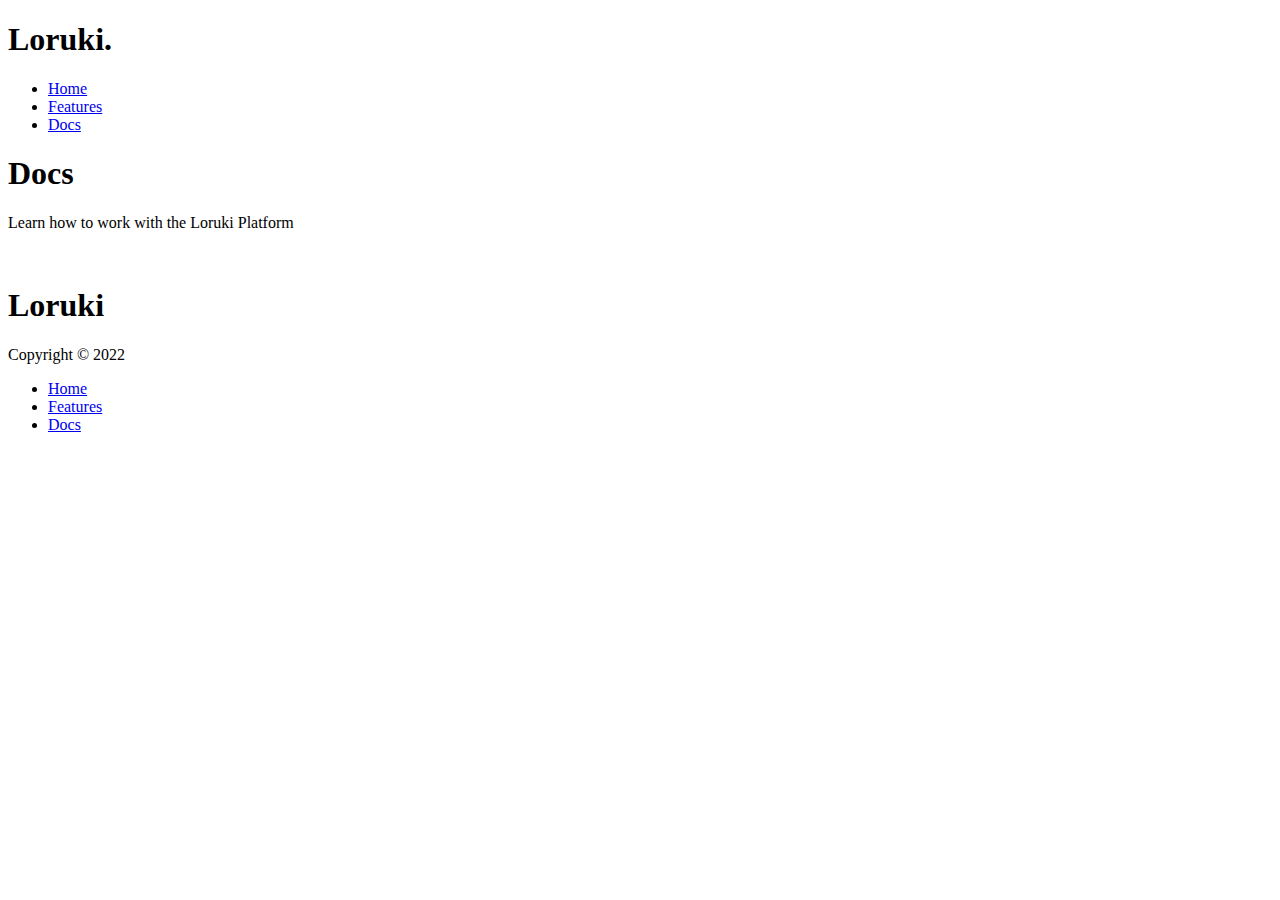
==== docs.html @ 546ffe6f "Add files via upload" ====
<!DOCTYPE html>
<html lang="en">

<head>
 <meta charset="UTF-8">
 <meta http-equiv="X-UA-Compatible" content="IE=edge">
 <meta name="viewport" content="width=device-width, initial-scale=1.0">
 <link rel="stylesheet" href="https://cdnjs.cloudflare.com/ajax/libs/font-awesome/6.2.0/css/all.min.css"
  integrity="sha512-xh6O/CkQoPOWDdYTDqeRdPCVd1SpvCA9XXcUnZS2FmJNp1coAFzvtCN9BmamE+4aHK8yyUHUSCcJHgXloTyT2A=="
  crossorigin="anonymous" referrerpolicy="no-referrer" />
 <link rel="stylesheet" href="css/utilities.css">
 <link rel="stylesheet" href="css/style.css">
 <title>Loruki | Web Hosting for Everyone</title>
</head>

<body>
 <div class="navbar">
  <div class="container flex">
   <h1 class="logo">Loruki.</h1>
   <nav>
    <ul>
     <li><a href="index.html">Home</a></li>
     <li><a href="features.html">Features</a></li>
     <li><a href="Docs.html">Docs</a></li>
    </ul>
   </nav>
  </div>
 </div>

 <!-- Heads -->
 <section class="docs-head bg-primary py-5">
  <div class="container grid">
   <div>
    <h1 class="xl">
     Docs
    </h1>
    <p class="lead">
     Learn how to work with the Loruki Platform
    </p>
   </div>

   <img src="./Images/docs.png" alt="">

  </div>
 </section>

 <!-- Docs Main -->
 <section class="docs-main my-4">
  
 </section>

 <!-- Footer -->

 <footer class="footer bg-dark py-5">
  <div class="container grid grid-3">
   <div>
    <h1>Loruki</h1>
    <p>Copyright &copy; 2022</p>
   </div>
   <nav>
    <ul>
     <li><a href="index.html">Home</a></li>
     <li><a href="features.html">Features</a></li>
     <li><a href="Docs.html">Docs</a></li>
    </ul>
   </nav>
   <div class="social">
    <a href="#"><i class="fab fa-github fa-2x"></i></a>
    <a href="#"><i class="fab fa-facebook fa-2x"></i></a>
    <a href="#"><i class="fab fa-instagram fa-2x"></i></a>
    <a href="#"><i class="fab fa-twitter fa-2x"></i></a>
   </div>

  </div>
 </footer>
</body>

</html>
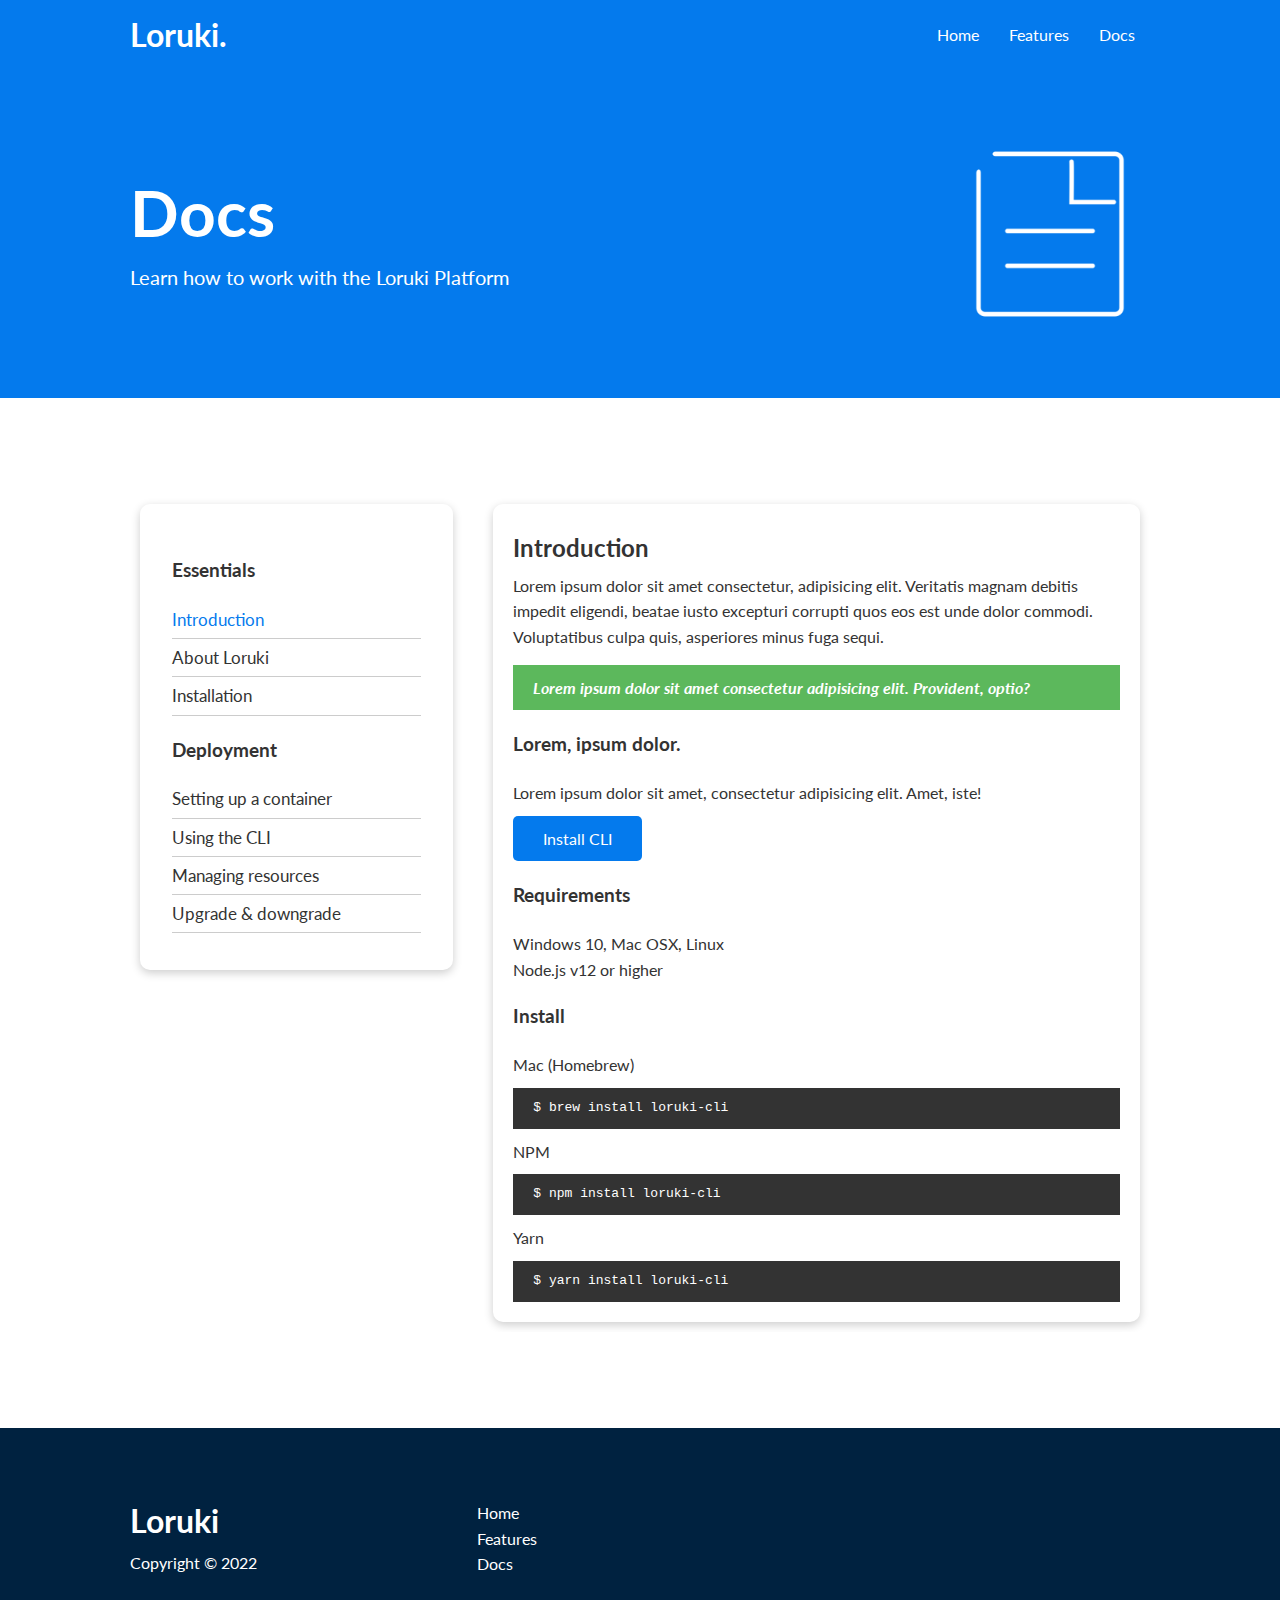
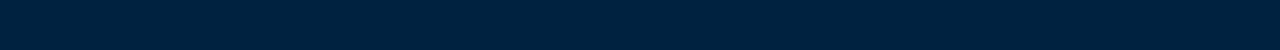
==== commit 8dc23622: "modifications" ====
--- a/docs.html
+++ b/docs.html
@@ -1,78 +1,121 @@
-<!DOCTYPE html>
-<html lang="en">
-
-<head>
- <meta charset="UTF-8">
- <meta http-equiv="X-UA-Compatible" content="IE=edge">
- <meta name="viewport" content="width=device-width, initial-scale=1.0">
- <link rel="stylesheet" href="https://cdnjs.cloudflare.com/ajax/libs/font-awesome/6.2.0/css/all.min.css"
-  integrity="sha512-xh6O/CkQoPOWDdYTDqeRdPCVd1SpvCA9XXcUnZS2FmJNp1coAFzvtCN9BmamE+4aHK8yyUHUSCcJHgXloTyT2A=="
-  crossorigin="anonymous" referrerpolicy="no-referrer" />
- <link rel="stylesheet" href="css/utilities.css">
- <link rel="stylesheet" href="css/style.css">
- <title>Loruki | Web Hosting for Everyone</title>
-</head>
-
-<body>
- <div class="navbar">
-  <div class="container flex">
-   <h1 class="logo">Loruki.</h1>
-   <nav>
-    <ul>
-     <li><a href="index.html">Home</a></li>
-     <li><a href="features.html">Features</a></li>
-     <li><a href="Docs.html">Docs</a></li>
-    </ul>
-   </nav>
-  </div>
- </div>
-
- <!-- Heads -->
- <section class="docs-head bg-primary py-5">
-  <div class="container grid">
-   <div>
-    <h1 class="xl">
-     Docs
-    </h1>
-    <p class="lead">
-     Learn how to work with the Loruki Platform
-    </p>
-   </div>
-
-   <img src="./Images/docs.png" alt="">
-
-  </div>
- </section>
-
- <!-- Docs Main -->
- <section class="docs-main my-4">
-  
- </section>
-
- <!-- Footer -->
-
- <footer class="footer bg-dark py-5">
-  <div class="container grid grid-3">
-   <div>
-    <h1>Loruki</h1>
-    <p>Copyright &copy; 2022</p>
-   </div>
-   <nav>
-    <ul>
-     <li><a href="index.html">Home</a></li>
-     <li><a href="features.html">Features</a></li>
-     <li><a href="Docs.html">Docs</a></li>
-    </ul>
-   </nav>
-   <div class="social">
-    <a href="#"><i class="fab fa-github fa-2x"></i></a>
-    <a href="#"><i class="fab fa-facebook fa-2x"></i></a>
-    <a href="#"><i class="fab fa-instagram fa-2x"></i></a>
-    <a href="#"><i class="fab fa-twitter fa-2x"></i></a>
-   </div>
-
-  </div>
- </footer>
-</body>
-
+<!DOCTYPE html>
+<html lang="en">
+
+<head>
+ <meta charset="UTF-8">
+ <meta http-equiv="X-UA-Compatible" content="IE=edge">
+ <meta name="viewport" content="width=device-width, initial-scale=1.0">
+ <link rel="stylesheet" href="https://cdnjs.cloudflare.com/ajax/libs/font-awesome/6.2.0/css/all.min.css"
+  integrity="sha512-xh6O/CkQoPOWDdYTDqeRdPCVd1SpvCA9XXcUnZS2FmJNp1coAFzvtCN9BmamE+4aHK8yyUHUSCcJHgXloTyT2A=="
+  crossorigin="anonymous" referrerpolicy="no-referrer" />
+ <link rel="stylesheet" href="css/utilities.css">
+ <link rel="stylesheet" href="css/style.css">
+ <title>Loruki | Web Hosting for Everyone</title>
+</head>
+
+<body>
+ <div class="navbar">
+  <div class="container flex">
+   <h1 class="logo">Loruki.</h1>
+   <nav>
+    <ul>
+     <li><a href="index.html">Home</a></li>
+     <li><a href="features.html">Features</a></li>
+     <li><a href="Docs.html">Docs</a></li>
+    </ul>
+   </nav>
+  </div>
+ </div>
+
+ <!-- Heads -->
+ <section class="docs-head bg-primary py-5">
+  <div class="container grid">
+   <div>
+    <h1 class="xl">
+     Docs
+    </h1>
+    <p class="lead">
+     Learn how to work with the Loruki Platform
+    </p>
+   </div>
+
+   <img src="./Images/docs.png" alt="">
+
+  </div>
+ </section>
+
+ <!-- Docs Main -->
+ <section class="docs-main my-4">
+  <div class="container grid">
+   <div class="card bg-light p-3">
+    <h3 class="my-2">Essentials</h3>
+    <nav>
+     <ul>
+      <li><a href="#" class="text-primary">Introduction</a></li>
+      <li><a href="#">About Loruki</a></li>
+      <li><a href="#">Installation</a></li>
+     </ul>
+    <h3 class="my-2">Deployment</h3>
+    <nav>
+     <ul>
+      <li><a href="#">Setting up a container</a></li>
+      <li><a href="#">Using the CLI</a></li>
+      <li><a href="#">Managing resources</a></li>
+      <li><a href="#">Upgrade & downgrade</a></li>
+     </ul>
+    </nav>
+   </div>
+   <div class="card">
+    <h2>Introduction</h2>
+    <p>Lorem ipsum dolor sit amet consectetur, adipisicing elit. Veritatis magnam debitis impedit eligendi, beatae iusto excepturi corrupti quos eos est unde dolor commodi. Voluptatibus culpa quis, asperiores minus fuga sequi.</p>
+     <div class="alert alert-success">
+      <i class="fas fa-info">Lorem ipsum dolor sit amet consectetur adipisicing elit. Provident, optio?</i>
+     </div>
+     <h3>Lorem, ipsum dolor.</h3>
+     <p>Lorem ipsum dolor sit amet, consectetur adipisicing elit. Amet, iste!</p>
+     <a href="#" class="btn btn-primary">Install CLI</a>
+
+     <h3>Requirements</h3>
+     <ul>
+      <li>Windows 10, Mac OSX, Linux</li>
+      <li>Node.js v12 or higher</li>
+     </ul>
+
+     <h3>Install</h3>
+     <p>Mac (Homebrew)</p>
+     <pre><code>$ brew install loruki-cli</code></pre>
+     <p>NPM</p>
+     <pre><code>$ npm install loruki-cli</code></pre>
+     <p>Yarn</p>
+     <pre><code>$ yarn install loruki-cli</code></pre>
+   </div>
+  </div>
+ </section>
+
+ <!-- Footer -->
+
+ <footer class="footer bg-dark py-5">
+  <div class="container grid grid-3">
+   <div>
+    <h1>Loruki</h1>
+    <p>Copyright &copy; 2022</p>
+   </div>
+   <nav>
+    <ul>
+     <li><a href="index.html">Home</a></li>
+     <li><a href="features.html">Features</a></li>
+     <li><a href="Docs.html">Docs</a></li>
+    </ul>
+   </nav>
+   <div class="social">
+    <a href="#"><i class="fab fa-github fa-2x"></i></a>
+    <a href="#"><i class="fab fa-facebook fa-2x"></i></a>
+    <a href="#"><i class="fab fa-instagram fa-2x"></i></a>
+    <a href="#"><i class="fab fa-twitter fa-2x"></i></a>
+   </div>
+
+  </div>
+ </footer>
+</body>
+
 </html>--- a/css/utilities.css
+++ b/css/utilities.css
@@ -0,0 +1,213 @@
+/* Utilities */
+.container {
+ max-width: 1100px;
+ margin: 0 auto;
+ overflow: hidden;
+ padding: 0 40px;
+}
+
+.card {
+ background-color: #fff;
+ color: #333;
+ border-radius: 10px;
+ box-shadow: 0 3px 10px rgba(0, 0, 0, .2);
+ padding: 20px;
+ margin: 10px;
+}
+
+.btn {
+ display: inline-block;
+ padding: 10px 30px;
+ cursor: pointer;
+ background: var(--primary-color);
+ color: #fff;
+ border: none;
+ border-radius: 5px;
+}
+
+.btn-outline {
+ background: transparent;
+ border: 1px white solid;
+}
+
+.btn:hover {
+ transform: scale(.98);
+}
+
+/* Backgrounds & Color buttons */
+.bg-primary, 
+.btn-primary{
+background-color: var(--primary-color);
+color: #fff;
+}
+
+.bg-secondary, 
+.btn-secondary{
+background-color: var(--secondary-color);
+color: #fff;
+}
+
+.bg-dark, 
+.btn-dark{
+background-color: var(--dark-color);
+color: #fff;
+}
+.bg-light, 
+.btn-light{
+background-color: var(--light-color);
+color: #333;
+
+}
+
+.bg-primary a,
+.btn-primary a,
+.bg-secondary a,
+.btn-secondary a,
+.bg-dark a,
+.btn-dark a{
+ color: #fff;
+}
+/* Text Color */
+.text-primary{
+ color: var(--primary-color);
+}
+.text-secondary{
+ color: var(--secondary-color);
+}
+.text-dark{
+ color: var(--dark-color);
+}
+.text-light{
+ color: var(--light-color);
+}
+
+
+/* Text Sizes */
+
+.lead{
+ font-size: 20px;
+}
+
+.sm{
+ font-size: 1rem;
+}
+
+.md{
+ font-size: 2rem;
+}
+
+.lg{
+font-size: 3rem;
+}
+
+.xl{
+ font-size: 4rem;
+}
+
+.text-center{
+ text-align: center;
+}
+
+/* Alert */
+.alert{
+background-color: var(--light-color);
+padding: 10px 20px;
+font-weight: bold;
+margin: 15px 0;
+}
+
+.alert-success{
+ background-color: var(--success-color);
+ color: #fff;
+}
+
+.alert-error{
+ background-color: var(--error-color);
+ color: #fff;
+}
+
+/* Flex&Grid */
+
+.flex {
+ display: flex;
+ justify-content: center;
+ align-items: center;
+ height: 100%;
+}
+
+.grid {
+ display: grid;
+ grid-template-columns: repeat(2, 1fr);
+ gap: 20px;
+ /* justify-content: center; */
+ align-items: center; 
+ height: 100%;
+
+}
+
+.grid-3 {
+ grid-template-columns: repeat(3, 1fr);
+}
+
+/* Margins */
+.my-1{
+ margin: 1rem 0;
+}
+.my-2{
+ margin: 1.5rem 0;
+}
+.my-3{
+ margin: 2rem 0;
+}
+.my-4{
+ margin: 3rem 0;
+}
+.my-5{
+ margin: 4rem 0;
+}
+.m-1{
+ margin: 1rem;
+}
+.m-2{
+ margin: 1.5rem;
+}
+.m-3{
+ margin: 2rem;
+}
+.m-4{
+ margin: 3rem;
+}
+.m-5{
+ margin: 4rem;
+}
+/* Padding */
+.py-1{
+ padding: 1rem 0;
+}
+.py-2{
+ padding: 1.5rem 0;
+}
+.py-3{
+ padding: 2rem 0;
+}
+.my-4{
+ padding: 3rem 0;
+}
+.py-5{
+ padding: 4rem 0;
+}
+.p-1{
+ padding: 1rem;
+}
+.p-2{
+ padding: 1.5rem;
+}
+.p-3{
+ padding: 2rem;
+}
+.p-4{
+ padding: 3rem;
+}
+.p-5{
+ padding: 4rem;
+}--- a/css/style.css
+++ b/css/style.css
@@ -0,0 +1,371 @@
+@import url('https://fonts.googleapis.com/css2?family=Lato:wght@300&display=swap');
+
+:root{
+ --primary-color:#047aed;
+ --secondary-color:#1c3fa8;
+ --dark-color:#002240;
+ --light-color:#fff;
+ --success-color:#5cb85c;
+ --error-color:#d9534f;
+}
+
+* {
+ padding: 0;
+ margin: 0;
+ box-sizing: border-box;
+}
+
+body{
+ font-family: 'Lato',  sans-serif;
+ color: #333;
+ line-height: 1.6;
+}
+
+ul{
+ list-style-type: none;
+}
+
+a{
+ text-decoration: none;
+ color: #333;
+}
+
+h1, h2{
+ font-size: 300;
+ line-height: 1.2;
+ margin: 10px 0;
+}
+
+p{
+ margin: 10px 0;
+}
+
+img{
+ width: 100%;
+}
+
+code, pre{
+  background-color: #333;
+  color: #fff;
+  padding: 10px;
+}
+
+/* Navbar */
+
+.navbar{
+ background-color: var(--primary-color);
+ color: #fff;
+ height: 70px;
+}
+
+.navbar ul{
+ display: flex;
+}
+
+.navbar a{
+ color: #fff;
+ padding: 10px;
+ margin: 0 5px;
+}
+
+.navbar a:hover{
+ border-bottom: 2px solid white;
+}
+
+.navbar .flex{
+ justify-content: space-between;
+}
+
+/* Showcase */
+.showcase{
+ height: 400px;
+ background-color:var(--primary-color);
+ color: #fff;
+ position: relative;
+}
+
+.showcase h1{
+ font-size: 40px;
+}
+
+.showcase p{
+ margin: 20px 0;
+}
+
+.showcase .grid{
+  overflow: visible;
+  grid-template-columns: 55% 45%;
+  gap: 30px;
+}
+
+.showcase-text{
+  animation: slideinfromleft 1s ease-in;
+}
+
+.showcase-form{
+  position: relative;
+  top: 60px;
+  height: 350px;
+  width: 400px;
+  padding: 40px;
+  z-index: 100;
+  justify-self: flex-end;
+  animation: slideinfromright 1s ease-in;
+}
+
+.showcase-form .form-control{
+  margin: 30px 0;
+}
+
+.showcase-form input[type='text'],
+.showcase-form input[type='email'] {
+border: 0;
+border-bottom: 1px solid #b4becb;
+width: 100%;
+padding: 3px;
+}
+
+.showcase-form input:focus{
+  outline: none;
+}
+
+.showcase::before,
+.showcase::after{
+  content:'';
+  position: absolute;
+  height: 100px;
+  bottom: -70px;
+  right: 0;
+  left: 0;
+  background: #fff;
+  transform: skewY(-3deg);
+  -webkit-transform: skewY(-3deg);
+  -moz-transform: skewY(-3deg);
+  -ms-transform: skewY(-3deg);
+
+}
+
+/* Stats */
+.stats{
+  padding-top: 100px;
+  animation: slideinfrombottom 1s ease-in;
+}
+
+.stats-heading{
+  max-width: 500px;
+  margin: auto;
+}
+
+.stats .grid h3{
+  font-size: 35px;
+}
+
+.stats .grid p{
+  font-size: 20px;
+  font-weight: bold;
+}
+
+/* Cli */
+.cli .grid{
+  grid-template-columns: repeat(3, 1fr);
+  grid-template-rows: repeat(2, 1fr);
+}
+
+.cli .grid > *:first-child{
+  grid-column: 1/ span 2;
+  grid-row: 1/ span 2;
+}
+
+/* Clouds */
+.cloud .grid{
+  grid-template-columns: 4fr 3fr;
+}
+
+.languages .flex{
+  flex-wrap: wrap;
+}
+
+.languages .card h4{
+  font-size: 20px;
+  margin-bottom: 10px;
+}
+
+.languages .card{
+  text-align: center;
+  margin: 18px 10px;
+  transition: transform 0.2s ease-in ;
+}
+
+.languages .card:hover{
+  transform: translateY(-15px);
+}
+
+/* Features */
+
+.features-head img, .docs-head img {
+width: 200px;
+justify-self: flex-end;
+}
+
+.features-sub-head img{
+  width: 300px;
+    justify-self: flex-end;
+}
+
+.features-main .card > i{
+ margin-right: 20px;
+}
+
+.features-main .grid{
+padding: 30px;
+}
+
+.features-main .grid > *:first-child{
+  grid-column: 1/ span 3;
+}
+.features-main .grid > *:nth-child(2){
+  grid-column: 1/ span 2;
+}
+
+/* Docs Main */
+.docs-main h3{
+  margin: 20px 0;
+}
+
+.docs-main .grid{
+  grid-template-columns: 1fr 2fr;
+  align-items: flex-start;
+}
+
+.docs-main nav li{
+  font-size: 17px;
+  padding-bottom: 5px;
+  margin-bottom: 5px;
+  border-bottom: 1px #ccc solid;
+}
+
+.docs-main a:hover{
+font-weight: bold;
+color: #047aed;
+}
+
+
+
+/* Footers */
+.footer .social a{
+  margin: 0 10px;
+}
+
+/* Animations */
+@keyframes slideinfromleft {
+  0%{
+    transform: translateX(-100%);
+  }
+
+  100%{
+    transform: translateX(0);
+  }
+}
+
+@keyframes slideinfromright {
+  0%{
+    transform: translateX(100%);
+  }
+
+  100%{
+    transform: translateX(0);
+  }
+}
+
+@keyframes slideinfromtop {
+  0%{
+    transform: translateY(-100%);
+  }
+
+  100%{
+    transform: translateY(0);
+  }
+}
+
+@keyframes slideinfrombottom {
+  0%{
+    transform: translateY(100%);
+  }
+
+  100%{
+    transform: translateY(0);
+  }
+}
+
+/* Tablets */
+@media(max-width: 768px){
+  .grid,
+  .showcase .grid,
+  .stats .grid,
+  .cli .grid,
+  .cloud .grid,
+  .features-main .grid,
+  .docs-main .grid{
+    grid-template-columns: 1fr;
+    grid-template-rows: 1fr;
+  }
+
+.showcase{
+  height: auto;
+}
+
+.showcase-text{
+  text-align: center;
+  margin-top: 40px;
+
+}
+
+.showcase-form{
+  justify-self: center;
+  margin: auto;
+
+}
+
+.cli .grid>*:first-child {
+  grid-column: 1;
+  grid-row: 1;
+
+}
+
+.features-head,
+.features-sub-head,
+.docs-head{
+    text-align: center;
+  }
+
+.features-head img,
+.features-sub-head img,
+.docs-head img {
+    justify-self: center;
+  }
+
+.features-main .grid > *:first-child,
+.features-main .grid > *:nth-child(2){
+  grid-column: 1;
+
+}
+
+}
+
+/* Mobile */
+@media(max-width:500px) {
+  .navbar{
+    height: 110px;
+  }
+
+  .navbar .flex{
+    flex-direction: column;
+  }
+
+  .navbar ul{
+    padding: 10px;
+    background-color: rgba(0, 0, 0, 0.1);
+  }
+
+
+}
